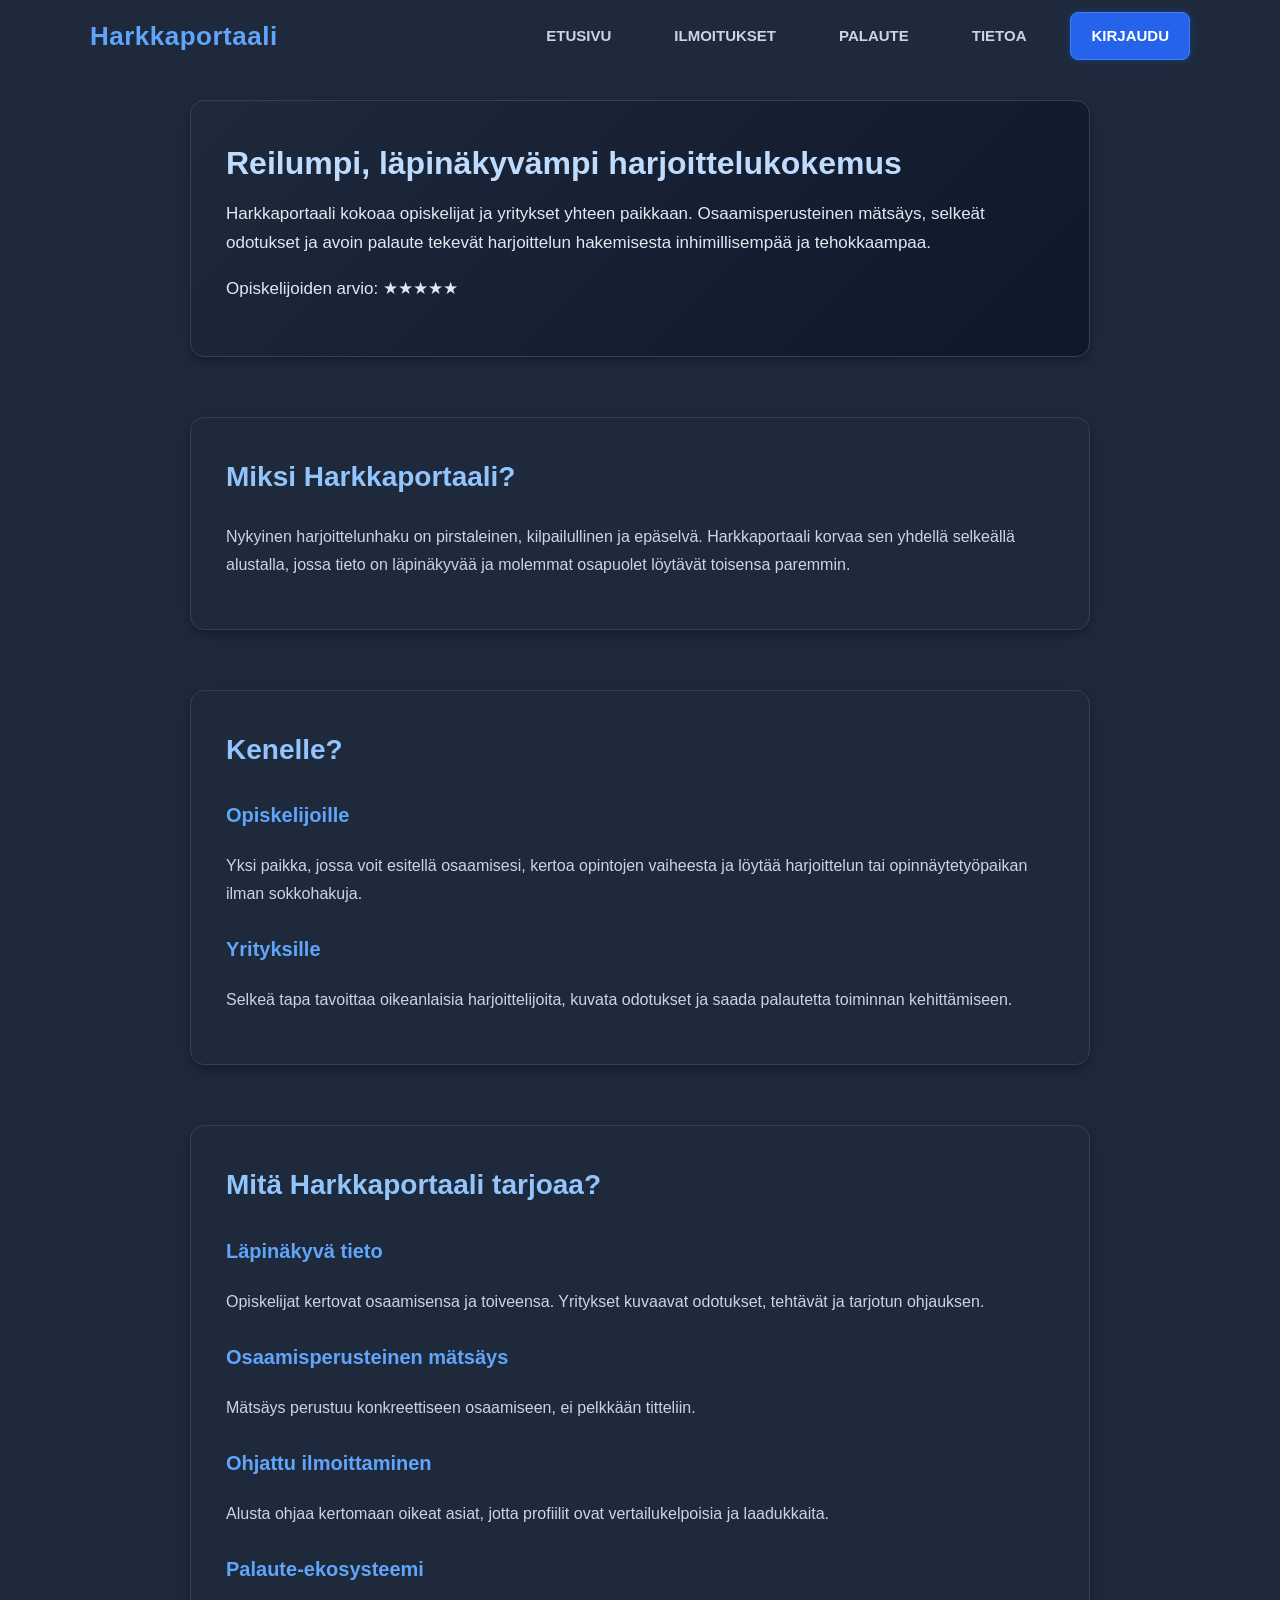
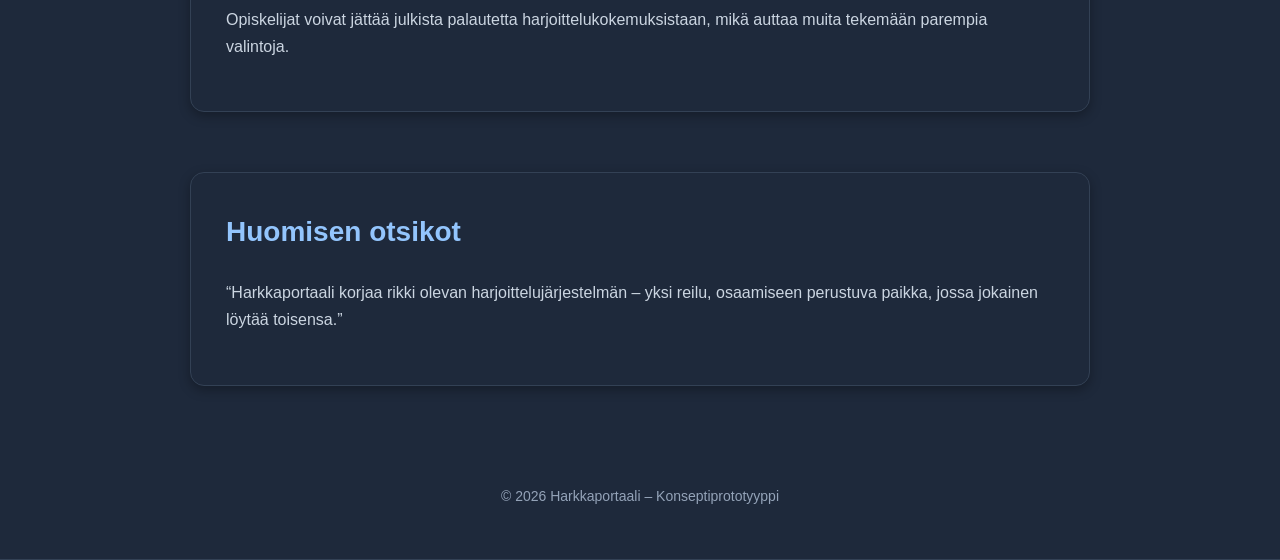
==== index.html @ d4a9a2ae "first commit" ====
<!DOCTYPE html>
<html lang="fi">

<head>
    <title>HARKKAPORTAALI</title>
    <link rel="stylesheet" href="./styles/styles.css">
</head>

<body>

    <header>
        <nav>
            <div class="logo">Harkkaportaali</div>
                <ul>
                    <li><a href="./index.html">ETUSIVU</a></li>
                    <li><a href="./ilmoitukset.html">ILMOITUKSET</a></li>
                    <li><a href="./palaute.html">PALAUTE</a></li>
                    <li><a href="./tietoa.html">TIETOA</a></li>
                    <li><a href="kirjaudu.html" class="login-btn">KIRJAUDU</a></li>
                </ul>
        </nav>

        <main>

    <!-- HERO / PÄÄOSIO -->
    <section id="hero">
        <h2>Reilumpi, läpinäkyvämpi harjoittelukokemus</h2>
        <p>
        Harkkaportaali kokoaa opiskelijat ja yritykset yhteen paikkaan.  
        Osaamisperusteinen mätsäys, selkeät odotukset ja avoin palaute tekevät
        harjoittelun hakemisesta inhimillisempää ja tehokkaampaa.
        </p>
        <p>Opiskelijoiden arvio: ★★★★★</p>
    </section>

    <!-- ARVOLUPAUS -->
    <section id="value-prop">
        <h2>Miksi Harkkaportaali?</h2>
        <p>
        Nykyinen harjoittelunhaku on pirstaleinen, kilpailullinen ja epäselvä.
        Harkkaportaali korvaa sen yhdellä selkeällä alustalla, jossa tieto on
        läpinäkyvää ja molemmat osapuolet löytävät toisensa paremmin.
        </p>
    </section>

    <!-- KOHDEYHMÄT -->
    <section id="audience">
        <h2>Kenelle?</h2>

        <h3>Opiskelijoille</h3>
        <p>
        Yksi paikka, jossa voit esitellä osaamisesi, kertoa opintojen vaiheesta ja
        löytää harjoittelun tai opinnäytetyöpaikan ilman sokkohakuja.
        </p>

        <h3>Yrityksille</h3>
        <p>
        Selkeä tapa tavoittaa oikeanlaisia harjoittelijoita, kuvata odotukset ja
        saada palautetta toiminnan kehittämiseen.
        </p>
    </section>

    <!-- PÄÄPOINTIT -->
    <section id="features">
        <h2>Mitä Harkkaportaali tarjoaa?</h2>

        <h3>Läpinäkyvä tieto</h3>
        <p>
        Opiskelijat kertovat osaamisensa ja toiveensa. Yritykset kuvaavat
        odotukset, tehtävät ja tarjotun ohjauksen.
        </p>

        <h3>Osaamisperusteinen mätsäys</h3>
        <p>
        Mätsäys perustuu konkreettiseen osaamiseen, ei pelkkään titteliin.
        </p>

        <h3>Ohjattu ilmoittaminen</h3>
        <p>
        Alusta ohjaa kertomaan oikeat asiat, jotta profiilit ovat vertailukelpoisia
        ja laadukkaita.
        </p>

        <h3>Palaute-ekosysteemi</h3>
        <p>
        Opiskelijat voivat jättää julkista palautetta harjoittelukokemuksistaan,
        mikä auttaa muita tekemään parempia valintoja.
        </p>
    </section>

    <!-- HUOMISEN OTSIKKO -->
    <section id="headline">
        <h2>Huomisen otsikot</h2>
        <p>
        “Harkkaportaali korjaa rikki olevan harjoittelujärjestelmän – yksi reilu,
        osaamiseen perustuva paikka, jossa jokainen löytää toisensa.”
        </p>
    </section>

    </main>

    <footer>
        <p>© 2026 Harkkaportaali – Konseptiprototyyppi</p>
    </footer>

</body>

</html>
---- styles/styles.css ----
/* ------------------------------
   PERUSASETUKSET
------------------------------ */
body {
    margin: 0;
    padding: 0;
    font-family: "Inter", Arial, sans-serif;
    background: #0f172a;       /* tummansininen tausta */
    color: #e2e8f0;            /* vaalea teksti */
    line-height: 1.7;
}

/* ------------------------------
   NAVIGAATIO
------------------------------ */
header {
    background: #1e293b;       /* hieman vaaleampi tummansininen */
    border-bottom: 1px solid #334155;
    padding: 12px 0;
    position: sticky;
    top: 0;
    z-index: 10;
}

nav {
    max-width: 1100px;
    margin: auto;
    padding: 0 25px;
    display: flex;
    justify-content: space-between;
    align-items: center;
}

nav .logo {
    font-size: 26px;
    font-weight: 800;
    color: #60a5fa;            /* kirkas sininen */
    letter-spacing: 0.5px;
}

/* --- Navigointilista --- */
nav ul {
    list-style: none;
    display: flex;
    gap: 25px;
    margin: 0;
    padding: 0;
}

/* --- Navigointinapit (linkit) --- */
nav ul li a {
    text-decoration: none;
    padding: 10px 18px;
    border-radius: 8px;
    font-size: 15px;
    font-weight: 600;
    color: #cbd5e1;
    transition: 0.25s ease;
    border: 1px solid transparent;
    display: inline-block;
}

/* Hover-efekti */
nav ul li a:hover {
    color: #ffffff;
    background: #1e3a8a;
    border-color: #3b82f6;
    box-shadow: 0 0 12px rgba(59, 130, 246, 0.35);
    transform: translateY(-2px);
}

/* Aktiivinen sivu */
nav ul li a.active {
    background: linear-gradient(135deg, #2563eb, #3b82f6);
    color: #ffffff;
    border-color: #3b82f6;
    box-shadow: 0 0 14px rgba(59, 130, 246, 0.45);
}


/* ------------------------------
   SIVUN SISÄLTÖ
------------------------------ */
main {
    max-width: 900px;
    margin: 40px auto;
    padding: 0 25px;
}

/* ------------------------------
   OSIOIDEN YLEISTYYLI
------------------------------ */
section {
    margin-bottom: 60px;
    padding: 35px;
    background: #1e293b;       /* tumma kortti */
    border-radius: 14px;
    border: 1px solid #334155;
    box-shadow: 0 4px 12px rgba(0,0,0,0.3);
}

section h2 {
    margin-top: 0;
    font-size: 28px;
    font-weight: 700;
    color: #93c5fd;            /* vaalea sininen */
}

section h3 {
    margin-top: 25px;
    font-size: 20px;
    font-weight: 600;
    color: #60a5fa;
}

section p {
    margin-top: 10px;
    font-size: 16px;
    color: #cbd5e1;
}

/* ------------------------------
   HERO-OSIO
------------------------------ */
#hero {
    background: linear-gradient(135deg, #1e293b, #0f172a);
    border: 1px solid #334155;
}

#hero h2 {
    font-size: 32px;
    color: #bfdbfe;            /* hyvin vaalea sininen */
    margin-bottom: 10px;
}

#hero p {
    font-size: 17px;
    color: #e2e8f0;
}

/* ------------------------------
   FOOTER
------------------------------ */
footer {
    text-align: center;
    padding: 25px;
    margin-top: 40px;
    color: #94a3b8;
    font-size: 14px;
}

/* ------------------------------
   ILMOITUSKORTIT
------------------------------ */

#jobList {
    display: flex;
    flex-direction: column;
    gap: 35px; /* selkeä väli ilmoitusten väliin */
    margin-top: 30px;
}

.job-card {
    background: #1e293b;
    border: 1px solid #334155;
    border-radius: 14px;
    padding: 25px;
    box-shadow: 0 4px 12px rgba(0,0,0,0.25);
    transition: 0.25s ease;
}

/* Hover-efekti */
.job-card:hover {
    transform: translateY(-4px);
    border-color: #60a5fa;
    box-shadow: 0 6px 18px rgba(0,0,0,0.35);
}

/* Otsikot */
.job-card h3 {
    margin-top: 0;
    font-size: 22px;
    color: #93c5fd;
}

/* Alaotsikot */
.job-card h4 {
    margin-top: 20px;
    font-size: 17px;
    color: #60a5fa;
}

/* Tekstit */
.job-card p,
.job-card li {
    color: #cbd5e1;
}

/* Lista */
.job-card ul {
    margin-top: 10px;
    padding-left: 20px;
}

/* Hakukenttä */
.job-search {
    margin-top: 20px;
}

.job-search input {
    width: 100%;
    padding: 12px 15px;
    border-radius: 8px;
    border: 1px solid #334155;
    background: #0f172a;
    color: #e2e8f0;
    font-size: 15px;
}

.job-search input:focus {
    outline: none;
    border-color: #60a5fa;
}

/* -----------------------------------
   NÄKYMÄN VAIHTONAPIT – UUSI TYYLI
----------------------------------- */

.job-toggle {
    display: flex;
    gap: 15px;
    margin-bottom: 25px;
}

.job-toggle button {
    padding: 12px 22px;
    border-radius: 10px;
    border: none;
    cursor: pointer;
    font-size: 15px;
    font-weight: 600;
    color: #e2e8f0;
    background: linear-gradient(135deg, #1e3a8a, #2563eb);
    box-shadow: 0 0 0 rgba(37, 99, 235, 0);
    transition: 0.25s ease;
    letter-spacing: 0.3px;
}

/* Hover-efekti */
.job-toggle button:hover {
    transform: translateY(-2px);
    box-shadow: 0 6px 14px rgba(37, 99, 235, 0.35);
}

/* Aktiivinen nappi */
.job-toggle button.active {
    background: linear-gradient(135deg, #2563eb, #3b82f6);
    box-shadow: 0 0 18px rgba(59, 130, 246, 0.45);
    color: #ffffff;
}

/* Klikkausanimaatio */
.job-toggle button:active {
    transform: scale(0.96);
}

.company-card h3 {
    margin-top: 0px;
    margin-bottom: 0px;
}

/* Takaisin yrityslistaan -nappi */
#backToList {
    padding: 10px 18px;
    border-radius: 8px;
    border: none;
    cursor: pointer;
    font-size: 15px;
    font-weight: 600;
    color: #e2e8f0;
    background: linear-gradient(135deg, #1e3a8a, #2563eb);
    box-shadow: 0 0 0 rgba(37, 99, 235, 0);
    transition: 0.25s ease;
    display: inline-flex;
    align-items: center;
    gap: 8px;
}

/* Hover-efekti */
#backToList:hover {
    transform: translateY(-2px);
    box-shadow: 0 6px 14px rgba(37, 99, 235, 0.35);
}

/* Klikkausanimaatio */
#backToList:active {
    transform: scale(0.96);
}

.topic-btn {
    padding: 12px 18px;
    border-radius: 8px;
    border: 1px solid #334155;
    background: #0f172a;
    color: #e2e8f0;
    font-size: 15px;
    font-weight: 600;
    text-align: left;
    cursor: pointer;
    transition: 0.25s ease;
}

.topic-btn:hover {
    background: #1e293b;
    border-color: #60a5fa;
}

.topic-btn.active {
    background: linear-gradient(135deg, #1e3a8a, #2563eb);
    border-color: #3b82f6;
    color: #ffffff;
}

/* Kirjaudu-nappi */
nav ul li a.login-btn {
    background: #2563eb;
    color: #ffffff;
    border-radius: 8px;
    padding: 10px 20px;
    border: 1px solid #3b82f6;
    box-shadow: 0 0 10px rgba(37, 99, 235, 0.35);
    transition: 0.25s ease;
}

/* Hover */
nav ul li a.login-btn:hover {
    background: #1e3a8a;
    border-color: #60a5fa;
    box-shadow: 0 0 14px rgba(96, 165, 250, 0.45);
    transform: translateY(-2px);
}

/* ------------------------------
   KIRJAUTUMINEN & REKISTERÖITYMINEN
------------------------------ */

.login-section {
    display: flex;
    justify-content: center;
    padding: 60px 20px;
}

.login-box {
    background: #1e293b;
    padding: 40px;
    border-radius: 12px;
    width: 100%;
    max-width: 420px;
    box-shadow: 0 0 20px rgba(0,0,0,0.25);
    border: 1px solid #334155;
}

.login-box h2 {
    color: #ffffff;
    margin-bottom: 10px;
}

.login-box p {
    color: #cbd5e1;
    margin-bottom: 20px;
}

/* Valintanapit (Opiskelija / Yritys) */
.user-type-buttons {
    display: flex;
    flex-direction: column;
    gap: 15px;
    margin-bottom: 20px;
}

.user-type-btn {
    padding: 14px;
    border-radius: 8px;
    background: #2563eb;
    color: #ffffff;
    font-weight: 600;
    border: 1px solid #3b82f6;
    cursor: pointer;
    transition: 0.25s ease;
}

.user-type-btn:hover {
    background: #1e3a8a;
    box-shadow: 0 0 12px rgba(59,130,246,0.45);
    transform: translateY(-2px);
}

/* Rekisteröitymislomake */
.login-form {
    display: flex;
    flex-direction: column;
    gap: 15px;
}

.login-form h3 {
    color: #ffffff;
    margin-bottom: 5px;
}

.login-form label {
    color: #e2e8f0;
    font-weight: 600;
}

.login-form input {
    padding: 12px;
    border-radius: 8px;
    border: 1px solid #475569;
    background: #0f172a;
    color: #e2e8f0;
    font-size: 15px;
    transition: 0.2s;
}

.login-form input:focus {
    border-color: #60a5fa;
    outline: none;
    box-shadow: 0 0 8px rgba(96,165,250,0.4);
}

/* Lähetä-nappi */
.login-submit {
    margin-top: 10px;
    padding: 12px;
    background: #2563eb;
    border: none;
    border-radius: 8px;
    color: #ffffff;
    font-size: 16px;
    font-weight: 600;
    cursor: pointer;
    transition: 0.25s ease;
}

.login-submit:hover {
    background: #1e3a8a;
    box-shadow: 0 0 12px rgba(59,130,246,0.45);
}

/* Alateksti */
.register-text {
    margin-top: 20px;
    text-align: center;
    color: #cbd5e1;
}

.register-text a {
    color: #60a5fa;
    font-weight: 600;
    text-decoration: none;
}

.register-text a:hover {
    text-decoration: underline;
}

/* Dropdown-valikko hakukentän vieressä */
.filter-select {
    padding: 10px 14px;
    background: #1e293b;          /* sama tumma sininen kuin kortit */
    color: #e2e8f0;               /* vaalea teksti */
    border: 1px solid #475569;    /* hillitty reunaviiva */
    border-radius: 8px;
    font-size: 15px;
    cursor: pointer;
    transition: 0.25s ease;
    outline: none;
}

/* Hover-efekti */
.filter-select:hover {
    border-color: #60a5fa;
    box-shadow: 0 0 10px rgba(96,165,250,0.4);
}

/* Klikattaessa */
.filter-select:focus {
    border-color: #3b82f6;
    box-shadow: 0 0 12px rgba(59,130,246,0.45);
}

/* Dropdownin sisäiset vaihtoehdot */
.filter-select option {
    background: #0f172a;
    color: #e2e8f0;
}

/* Hakukenttä ja valikko vierekkäin */
.job-search {
    display: flex;
    align-items: center;
    gap: 12px;
}

.job-search input {
    flex: 1; /* hakukenttä venyy, valikko pysyy siistinä */
}
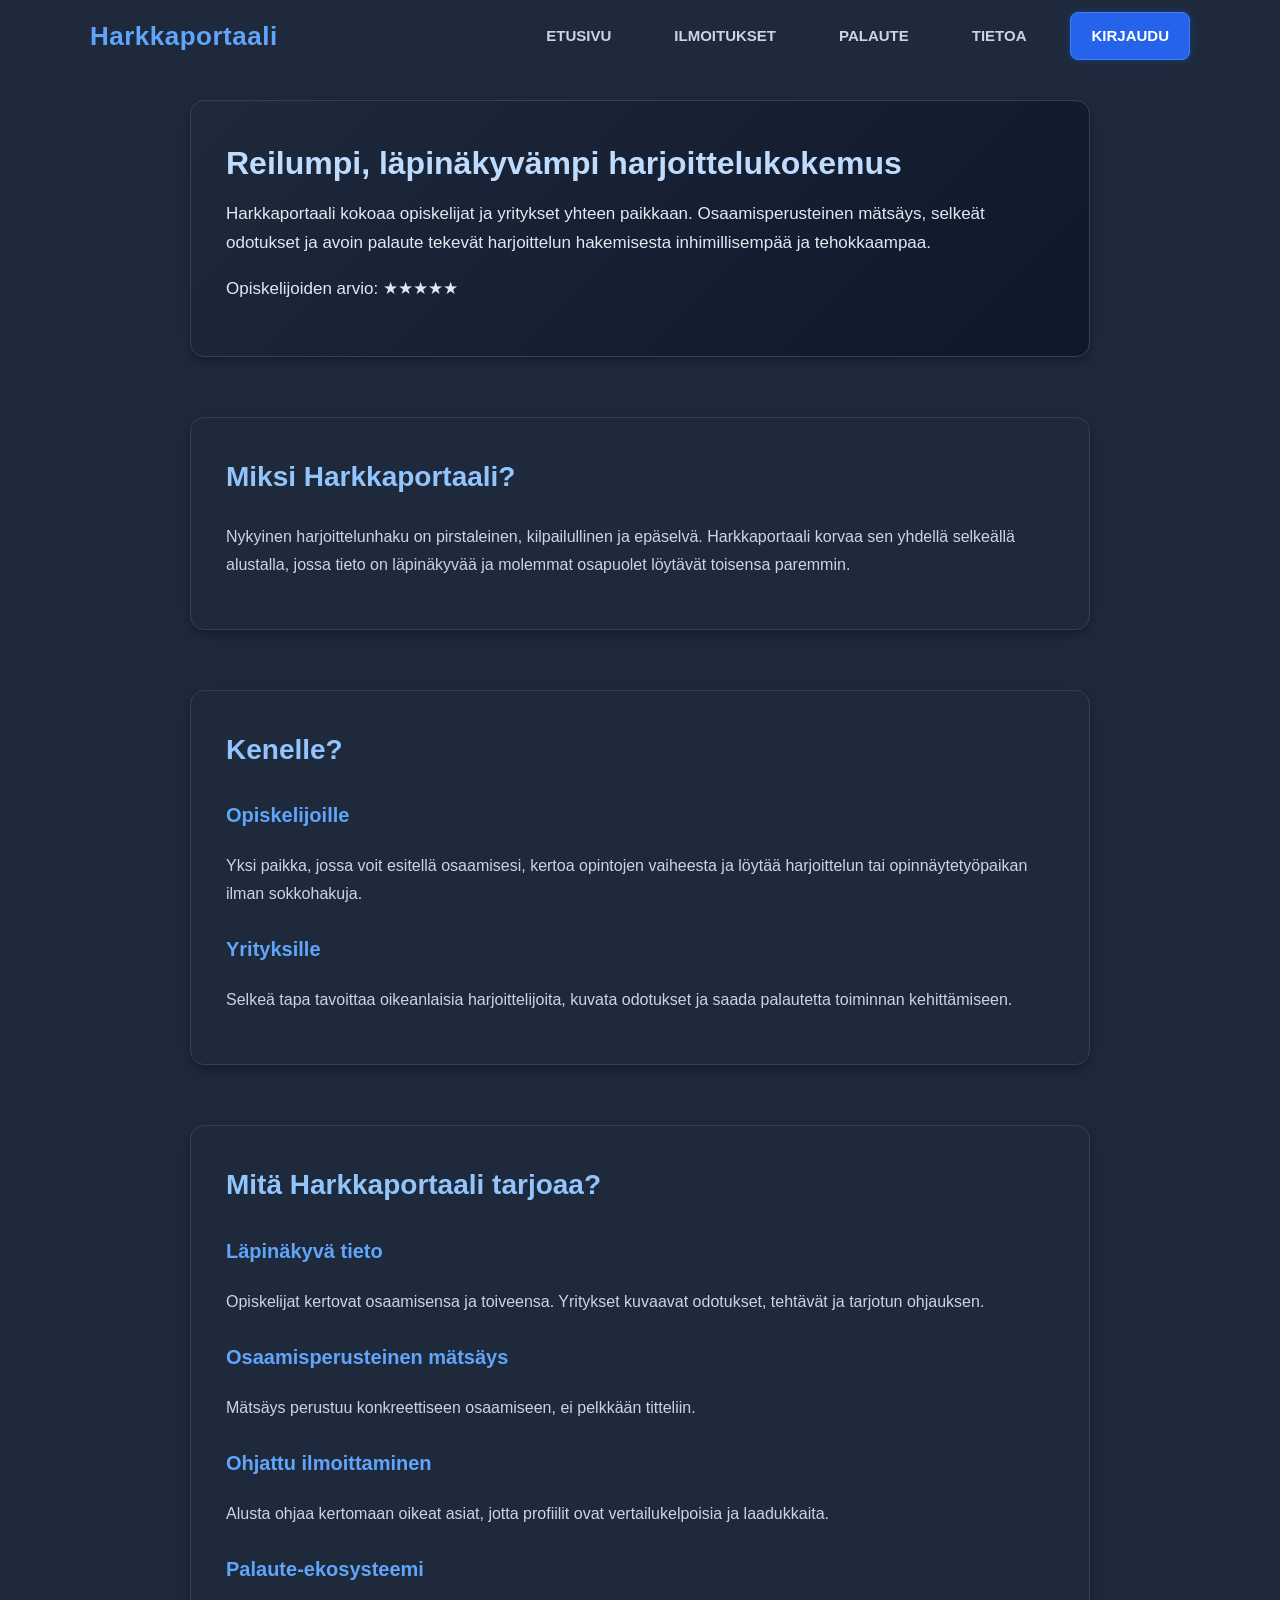
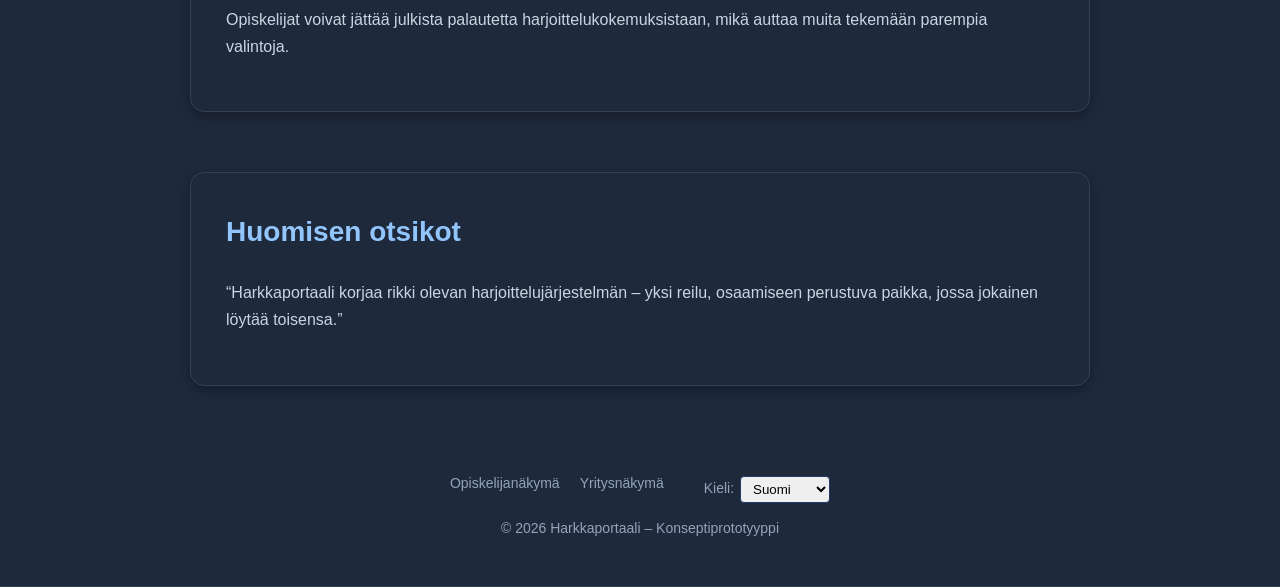
==== commit 6de55dab: "dataa" ====
--- a/index.html
+++ b/index.html
@@ -100,8 +100,41 @@
     </main>
 
     <footer>
+        <div class="footer-center">
+            <div class="footer-links">
+                <a href="./profiilinäkymä-o.html">Opiskelijanäkymä</a>
+                <a href="./profiilinäkymä-y.html">Yritysnäkymä</a>
+            </div>
+
+            <div class="language-select">
+                <label for="lang">Kieli:</label>
+                <select id="lang">
+                    <option value="fi">Suomi</option>
+                    <option value="en">English</option>
+                    <option value="sv">Svenska</option>
+                </select>
+            </div>
+        </div>
+
         <p>© 2026 Harkkaportaali – Konseptiprototyyppi</p>
     </footer>
+
+
+
+    <script>
+    const langSelect = document.getElementById("lang");
+
+    // Lataa tallennettu kieli
+    const savedLang = localStorage.getItem("language");
+    if (savedLang) {
+        langSelect.value = savedLang;
+    }
+
+    // Tallenna valinta
+    langSelect.addEventListener("change", () => {
+        localStorage.setItem("language", langSelect.value);
+    });
+</script>
 
 </body>
 
--- a/styles/styles.css
+++ b/styles/styles.css
@@ -505,3 +505,94 @@
 .job-search input {
     flex: 1; /* hakukenttä venyy, valikko pysyy siistinä */
 }
+
+.language-select {
+    margin-top: 10px;
+    font-size: 14px;
+}
+
+.language-select select {
+    padding: 4px 8px;
+    border-radius: 4px;
+    border: 1px solid #ccc;
+}
+
+footer {
+    text-align: center;
+    padding: 20px;
+}
+
+.footer-center {
+    display: flex;
+    justify-content: center;
+    align-items: center;
+    gap: 40px; /* väli linkkien ja kielivalinnan väliin */
+    margin-bottom: 10px;
+}
+
+.footer-links {
+    display: flex;
+    gap: 20px; /* linkkien väli */
+}
+
+.footer-links a {
+    color: inherit;
+    text-decoration: none;
+}
+
+.footer-links a:hover {
+    text-decoration: underline;
+}
+
+.language-select {
+    display: flex;
+    align-items: center;
+    gap: 6px;
+}
+
+.language-select select {
+    padding: 4px 8px;
+    border-radius: 4px;
+    border: 1px solid #24396e;
+}
+
+#links ul {
+    list-style: none;
+    padding-left: 0;
+    margin-top: 15px;
+}
+
+#links li {
+    margin-bottom: 10px;
+}
+
+#links a {
+    color: #60a5fa;
+    font-weight: 600;
+    text-decoration: none;
+    transition: 0.25s ease;
+}
+
+#links a:hover {
+    color: #93c5fd;
+    text-decoration: underline;
+}
+
+.profile-card {
+    position: relative;
+}
+
+.edit-btn {
+    position: absolute;
+    top: 15px;
+    right: 15px;
+    padding: 8px 16px;
+    border-radius: 8px;
+    border: 1px solid #3b82f6;
+    background: linear-gradient(135deg, #1e3a8a, #2563eb);
+    color: #ffffff;
+    font-size: 14px;
+    font-weight: 600;
+    cursor: pointer;
+    transition: 0.25s ease;
+}
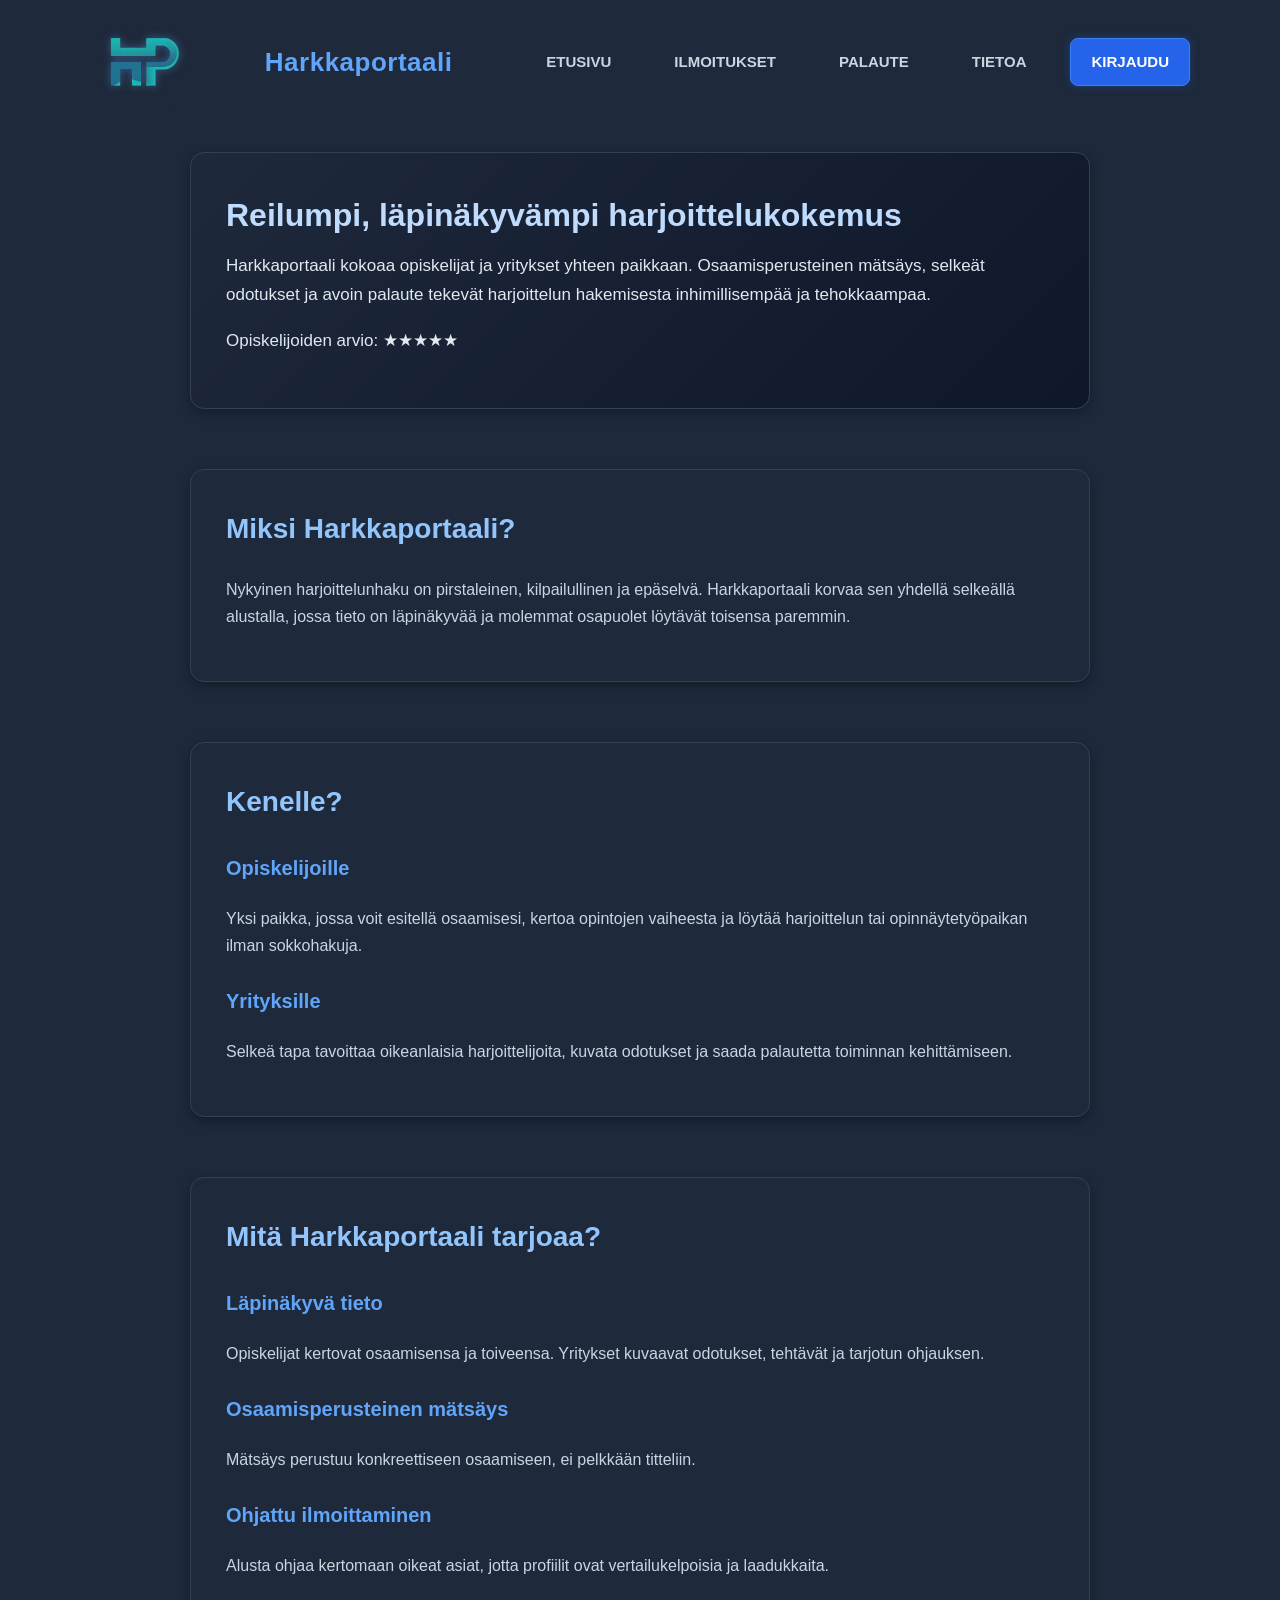
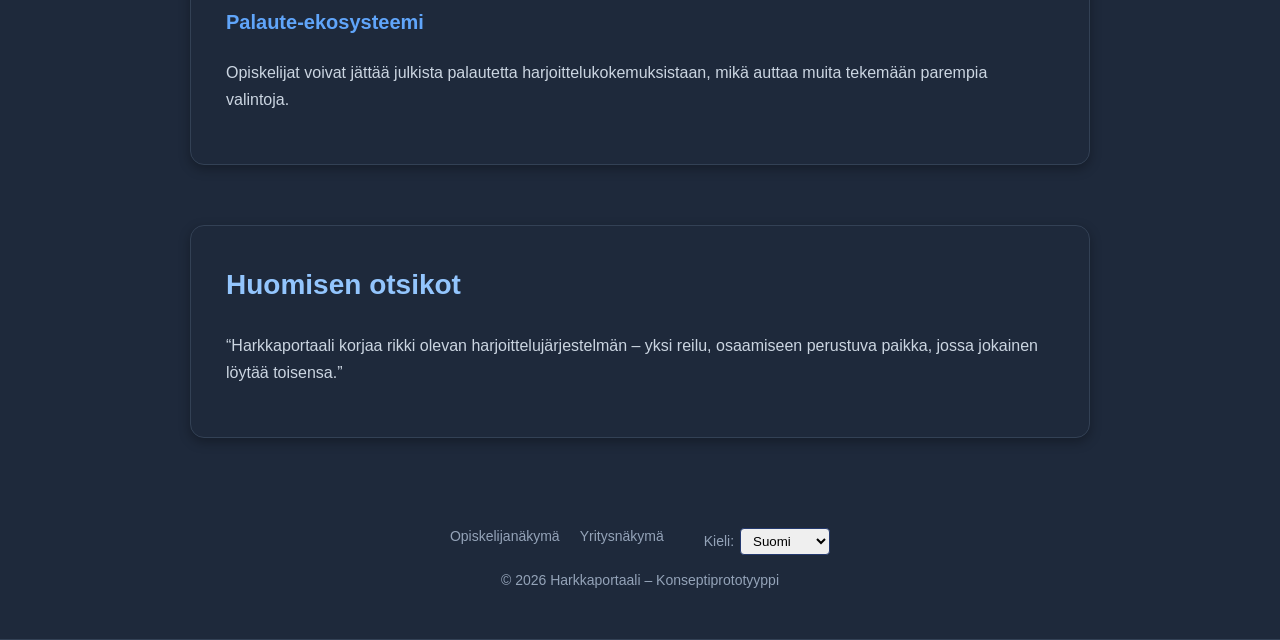
==== commit 1b0ca368: "logoo tms" ====
--- a/index.html
+++ b/index.html
@@ -10,15 +10,17 @@
 
     <header>
         <nav>
+            <img src="./kuvat/Harkkaportti logo.png" alt="Harkkaportaali logo" class="logo-img">
             <div class="logo">Harkkaportaali</div>
-                <ul>
-                    <li><a href="./index.html">ETUSIVU</a></li>
-                    <li><a href="./ilmoitukset.html">ILMOITUKSET</a></li>
-                    <li><a href="./palaute.html">PALAUTE</a></li>
-                    <li><a href="./tietoa.html">TIETOA</a></li>
-                    <li><a href="kirjaudu.html" class="login-btn">KIRJAUDU</a></li>
-                </ul>
+            <ul>
+                <li><a href="./index.html">ETUSIVU</a></li>
+                <li><a href="./ilmoitukset.html">ILMOITUKSET</a></li>
+                <li><a href="./palaute.html">PALAUTE</a></li>
+                <li><a href="./tietoa.html">TIETOA</a></li>
+                <li><a href="kirjaudu.html" class="login-btn">KIRJAUDU</a></li>
+            </ul>
         </nav>
+
 
         <main>
 
--- a/styles/styles.css
+++ b/styles/styles.css
@@ -595,4 +595,81 @@
     font-weight: 600;
     cursor: pointer;
     transition: 0.25s ease;
+}
+
+/* ------------------------------
+   SUOSIKIT – FAVOURITES FEATURE
+------------------------------ */
+
+.favorites-side {
+    background: #1e293b;
+    border: 1px solid #334155;
+    border-radius: 14px;
+    padding: 25px;
+    box-shadow: 0 4px 12px rgba(0,0,0,0.25);
+}
+
+.favorites-side h3 {
+    margin-top: 0;
+    font-size: 22px;
+    color: #93c5fd;
+    display: flex;
+    align-items: center;
+    gap: 10px;
+}
+
+/* Tähti-ikoni otsikkoon */
+.favorites-side h3::before {
+    content: "★";
+    color: #facc15; /* kultainen */
+    font-size: 22px;
+}
+
+/* Lista */
+.favorites-side ul {
+    list-style: none;
+    padding-left: 0;
+    margin-top: 15px;
+    display: flex;
+    flex-direction: column;
+    gap: 12px;
+}
+
+/* Yksittäinen suosikkikortti */
+.favorites-side li {
+    background: #0f172a;
+    border: 1px solid #334155;
+    padding: 14px 16px;
+    border-radius: 10px;
+    font-size: 15px;
+    color: #e2e8f0;
+    display: flex;
+    justify-content: space-between;
+    align-items: center;
+    transition: 0.25s ease;
+}
+
+/* Hover-efekti */
+.favorites-side li:hover {
+    border-color: #60a5fa;
+    background: #1e293b;
+    transform: translateY(-2px);
+    box-shadow: 0 4px 12px rgba(59,130,246,0.25);
+}
+
+/* Pieni tähti jokaisen kohteen oikealle puolelle */
+.favorites-side li::after {
+    content: "★";
+    color: #facc15;
+    font-size: 16px;
+    opacity: 0.8;
+}
+
+/* Logo-kuva navissa */
+.logo-img {
+    height: 100px;
+    width: auto;
+    display: block;
+    filter: drop-shadow(0 0 4px rgba(96,165,250,0.4));
+    transition: 0.25s ease;
 }
